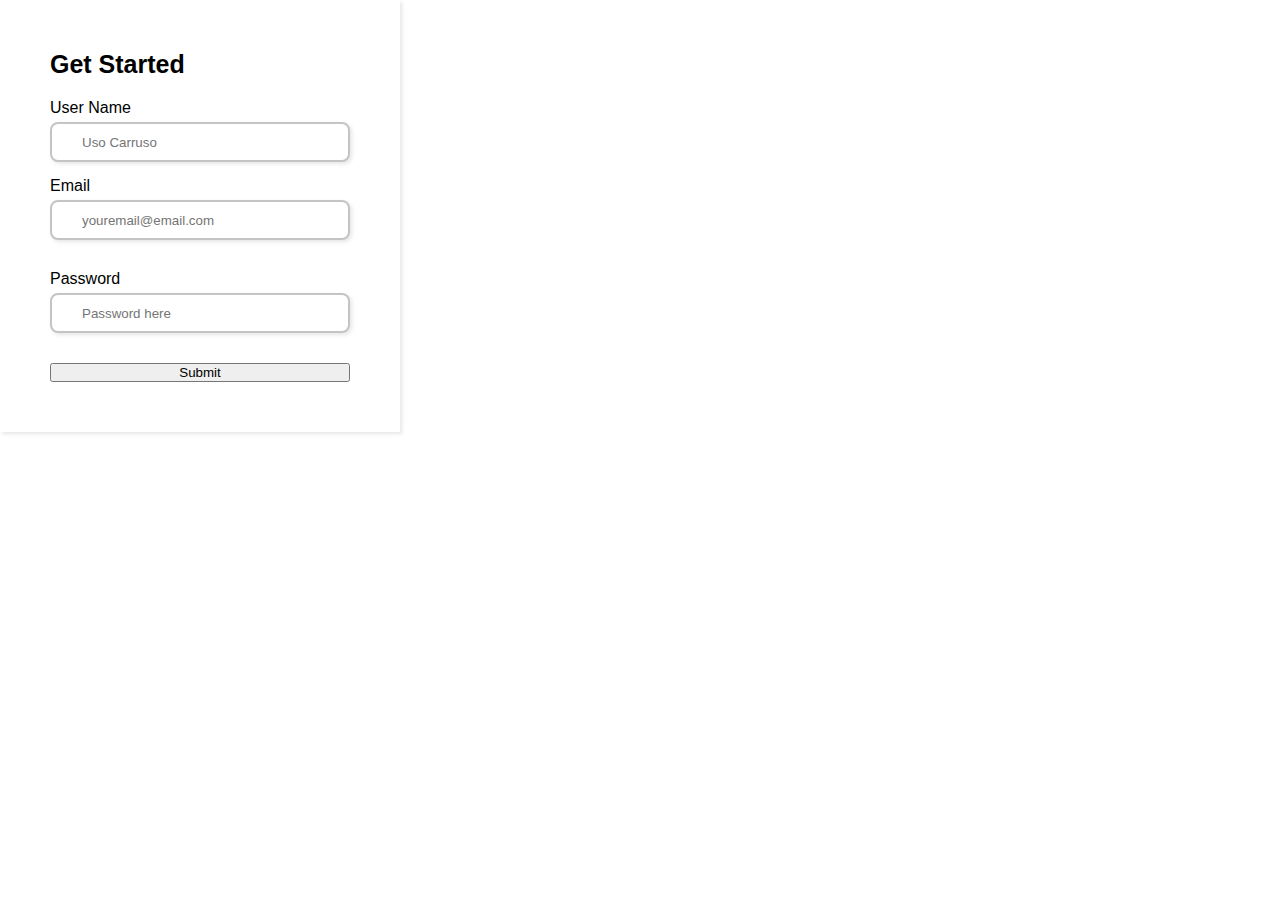
==== index.html @ 2cb25244 "Avance 1 + Style" ====
<!DOCTYPE html>
<html lang="en">
  <head>
    <meta charset="UTF-8" />
    <meta http-equiv="X-UA-Compatible" content="IE=edge" />
    <meta name="viewport" content="width=device-width, initial-scale=1.0" />
    <link rel="stylesheet" href="style.css" />
    <link
      rel="stylesheet"
      href="https://use.fontawesome.com/releases/v5.15.4/css/all.css"
      integrity="sha384-DyZ88mC6Up2uqS4h/KRgHuoeGwBcD4Ng9SiP4dIRy0EXTlnuz47vAwmeGwVChigm"
      crossorigin="anonymous"
    />
    <title>Validation Form</title>
  </head>
  <body>
    <div class="container">
      <form id="form">
        <div class="title"> Get Started</div>
        <!-- User Name input -->
        <div>
          <label for="username">User Name</label>
          <i class="fas fa-user"></i>

          <input type="text"
          name="username"
          id="username"
          placeholder="Uso Carruso"/>

          <i class="fas fa-exclamation-circle failure-icon"></i>
          <i class="far fa-check-circle success-icon"></i>
        </div>
        <!-- Email input -->
        <div>
          <label for="email">Email</label>
          <i class="far fa-envelope"></i>
          <input type="email"
          name="email"
          id="email"
          placeholder="youremail@email.com"/>

          <i class="fas fa-exclamation-circle failure-icon"></i>
          <i class="far fa-check-circle success-icon"></i>

          <div class="error"></div>

        </div>
        <!-- Email input -->
        <div>
          <label for="password">Password</label>
          <i class="fas fa-lock"></i>
          <input type="password"
          name="password"
          id="password"
          placeholder="Password here"/>

          <i class="fas fa-exclamation-circle failure-icon"></i>
          <i class="far fa-check-circle success-icon"></i>

          <div class="error"></div>
        </div>
        <button id="btn" type="submit">Submit</button>
      </form>
    </div>
  </body>
  <script src="main.js"></script>
</html>
---- style.css ----
/* removing default styles */
* {
    margin: 0;
    padding: 0;
    box-sizing: border-box;
}

body {
    font-family: sans-serif;
}

/* form style */
form {
    display: flex;
    flex-direction: column;
    justify-content: center;
    max-width: 400px;
    box-shadow: 2px 2px 4px rgba(0, 0, 0, 0.1);
    padding: 50px;
}

.title {
    font-size: 25px;
    font-weight: bold;
    margin-bottom: 20px;
}

label {
    display: block;
    margin-bottom: 5px;
}

form div input {
    width: 100%;
    height: 40px;
    border-radius: 8px;
    outline: none;
    border: 2px solid #c4c4c4;
    padding: 0 30px;
    box-shadow: 2px 2px 4px rgba(0, 0, 0, 0.1);
}

form div {
    position: relative;
    margin-bottom: 15px;
}

input:focus {
    border: 2px solid #f2796e;
}

/* icon styles */

form div i {
    position: absolute;
    padding: 10px;
}

.failure-icon, .error {
    color: red;
}

.success-icon {
    color: green;
}

.error{
    font-size: 14.5px;
    margin-top: 5px;
}
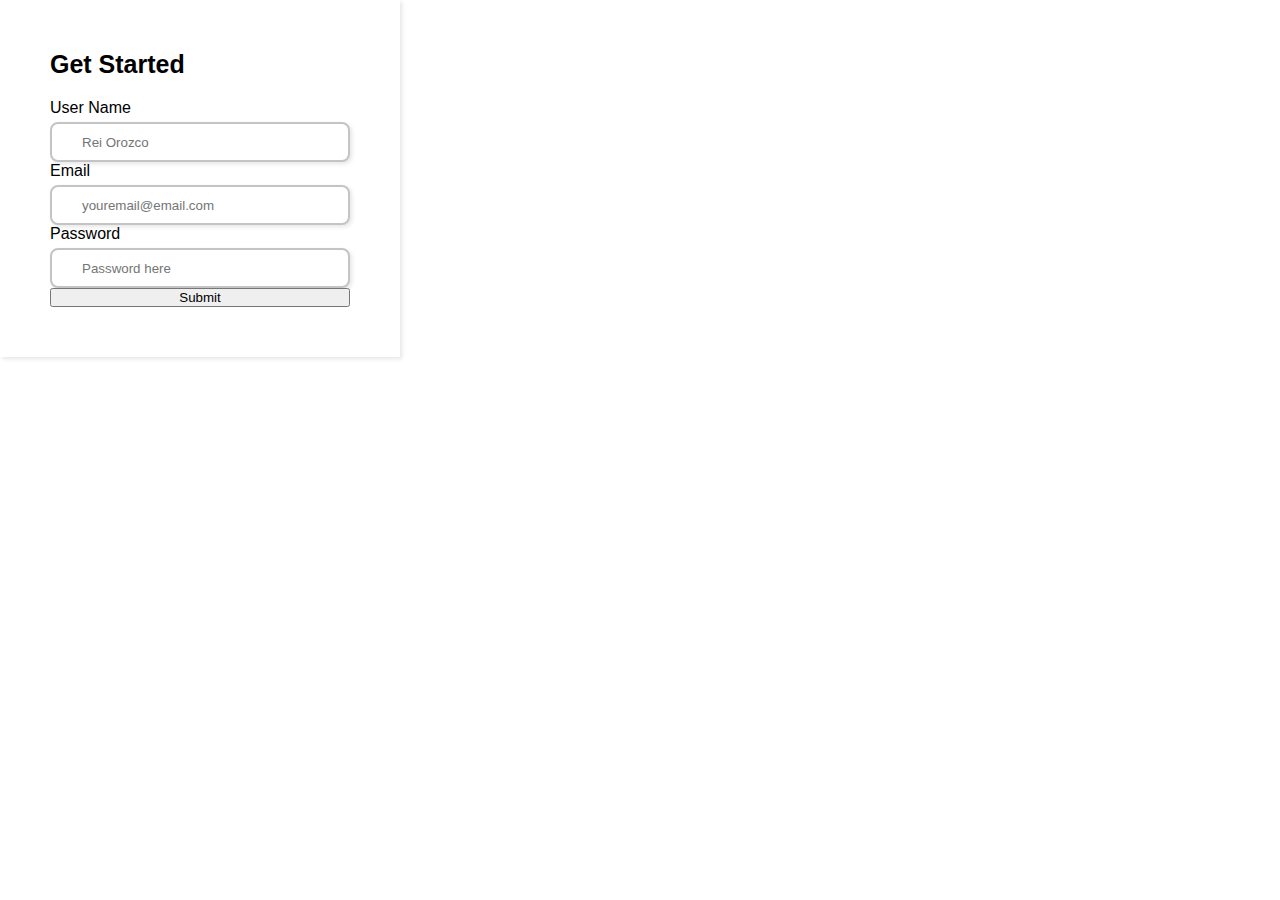
==== commit 76f86f00: "Merge branch 'jean' into rei-orozco" ====
--- a/index.html
+++ b/index.html
@@ -16,24 +16,28 @@
   <body>
     <div class="container">
       <form id="form">
-        <div class="title"> Get Started</div>
+        <div class="title">Get Started</div>
         <!-- User Name input -->
         <div>
           <label for="username">User Name</label>
           <i class="fas fa-user"></i>
-
-          <input type="text"
-          name="username"
-          id="username"
-          placeholder="Uso Carruso"/>
+          <input
+            type="text"
+            name="username"
+            id="username"
+            placeholder="Rei Orozco"
+          />
 
           <i class="fas fa-exclamation-circle failure-icon"></i>
           <i class="far fa-check-circle success-icon"></i>
+
+          <div class="error"></div>
         </div>
         <!-- Email input -->
         <div>
           <label for="email">Email</label>
           <i class="far fa-envelope"></i>
+
           <input type="email"
           name="email"
           id="email"
@@ -43,17 +47,18 @@
           <i class="far fa-check-circle success-icon"></i>
 
           <div class="error"></div>
-
         </div>
-        <!-- Email input -->
+        <!--   Password input -->
         <div>
           <label for="password">Password</label>
           <i class="fas fa-lock"></i>
-          <input type="password"
-          name="password"
-          id="password"
-          placeholder="Password here"/>
 
+          <input
+            type="password"
+            name="password"
+            id="password"
+            placeholder="Password here"
+          />
           <i class="fas fa-exclamation-circle failure-icon"></i>
           <i class="far fa-check-circle success-icon"></i>
 
--- a/style.css
+++ b/style.css
@@ -1,71 +1,47 @@
-/* removing default styles */
+/**
+* ! changing default styles of browser
+**/
+
 * {
-    margin: 0;
-    padding: 0;
-    box-sizing: border-box;
+  margin: 0;
+  padding: 0;
+  box-sizing: border-box;
 }
 
 body {
-    font-family: sans-serif;
+  font-family: sans-serif;
 }
 
-/* form style */
+/**
+* ! style rules for form section
+**/
+
 form {
-    display: flex;
-    flex-direction: column;
-    justify-content: center;
-    max-width: 400px;
-    box-shadow: 2px 2px 4px rgba(0, 0, 0, 0.1);
-    padding: 50px;
+  display: flex;
+  flex-direction: column;
+  justify-content: center;
+  max-width: 400px;
+  box-shadow: 2px 2px 4px rgba(0, 0, 0, 0.1);
+  padding: 50px;
 }
 
 .title {
-    font-size: 25px;
-    font-weight: bold;
-    margin-bottom: 20px;
+  font-size: 25px;
+  font-weight: bold;
+  margin-bottom: 20px;
 }
 
 label {
-    display: block;
-    margin-bottom: 5px;
+  display: block;
+  margin-bottom: 5px;
 }
 
 form div input {
-    width: 100%;
-    height: 40px;
-    border-radius: 8px;
-    outline: none;
-    border: 2px solid #c4c4c4;
-    padding: 0 30px;
-    box-shadow: 2px 2px 4px rgba(0, 0, 0, 0.1);
-}
-
-form div {
-    position: relative;
-    margin-bottom: 15px;
-}
-
-input:focus {
-    border: 2px solid #f2796e;
-}
-
-/* icon styles */
-
-form div i {
-    position: absolute;
-    padding: 10px;
-}
-
-.failure-icon, .error {
-    color: red;
-}
-
-.success-icon {
-    color: green;
-}
-
-.error{
-    font-size: 14.5px;
-    margin-top: 5px;
-}
-
+  width: 100%;
+  height: 40px;
+  border-radius: 8px;
+  outline: none;
+  border: 2px solid #c4c4c4;
+  padding: 0 30px;
+  box-shadow: 2px 2px 4px rgba(0, 0, 0, 0.1);
+}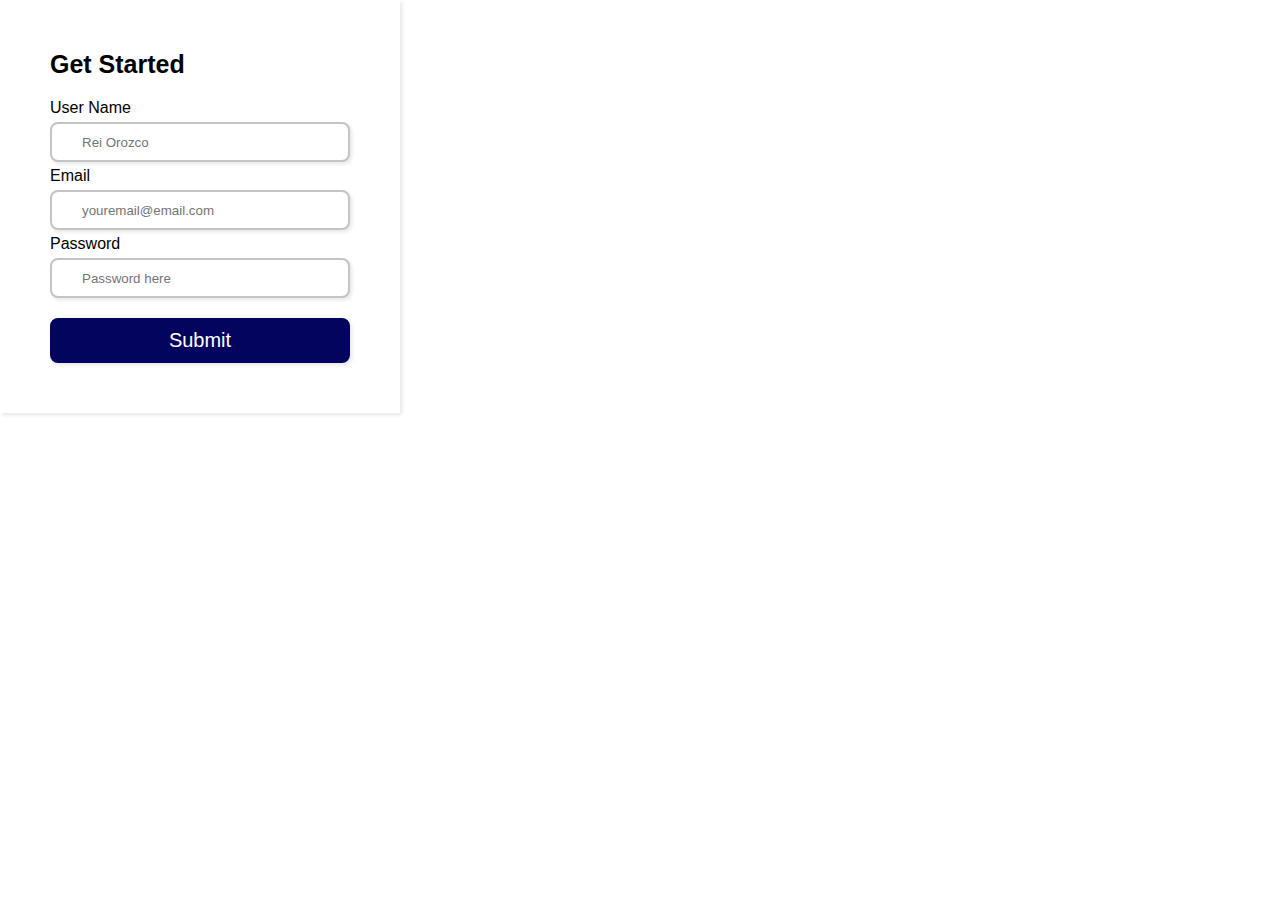
==== commit f52734c2: "JS actions" ====
--- a/index.html
+++ b/index.html
@@ -31,7 +31,7 @@
           <i class="fas fa-exclamation-circle failure-icon"></i>
           <i class="far fa-check-circle success-icon"></i>
 
-          <div class="error"></div>
+          <div class="error" name="usernamename" id="nameid"></div>
         </div>
         <!-- Email input -->
         <div>
--- a/style.css
+++ b/style.css
@@ -1,6 +1,15 @@
 /**
 * ! changing default styles of browser
 **/
+
+/*===== Colores =====*/
+:root {
+    --first-color: #03045e;
+    --second-color: #023e8a;
+    --third-color: #0077b6;
+    --fourth-color: #0096c7;
+    --light-color: #ade8f4;
+}
 
 * {
   margin: 0;
@@ -44,4 +53,48 @@
   border: 2px solid #c4c4c4;
   padding: 0 30px;
   box-shadow: 2px 2px 4px rgba(0, 0, 0, 0.1);
+}
+
+form div i {
+    position: absolute;
+    padding: 10px;
+}
+
+.failure-icon,
+.error {
+  color: red;
+}
+
+.success-icon {
+  color: green;
+}
+
+.error {
+  font-size: 14.5px;
+  margin-top: 5px;
+}
+
+.success-icon, .failure-icon {
+    right: 0;
+    opacity: 0;
+}
+
+button {
+    margin-top: 15px;
+    width: 100%;
+    height: 45px;
+    background-color:var(--first-color);
+    border: 2px solid var(--first-color);
+    border-radius: 8px;
+    color: #fff;
+    font-size: 20px;
+    cursor: pointer;
+    box-shadow: 2px 2px 4px rgba(0, 0, 0, 0.1);
+    transition: all 0.1s ease;
+}
+
+button:hover {
+    /* opacity: 0.8; */
+    background-color: var(--fourth-color);
+    border: 2px solid var(--fourth-color);
 }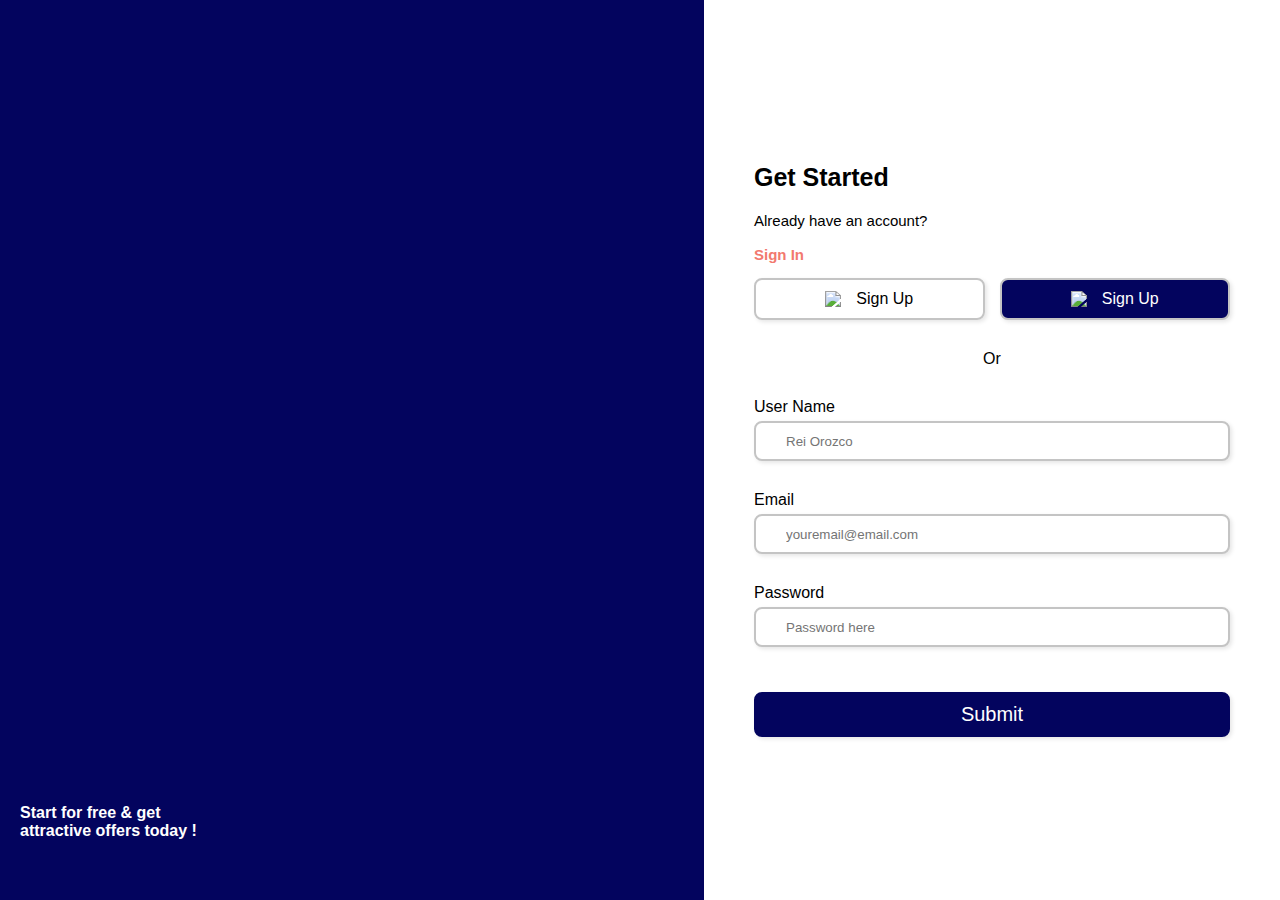
==== commit 6fc303c2: "Adding image and media queries" ====
--- a/index.html
+++ b/index.html
@@ -15,8 +15,39 @@
   </head>
   <body>
     <div class="container">
+      <div class="content">
+        <div class="logo">
+          <img src="https://svgshare.com/i/_go.svg" alt="" />
+        </div>
+        
+        <div class="image"></div>
+        
+        <div class="text">
+          Start for free & get <br />
+          attractive offers today !
+        </div>  
+      </div>
       <form id="form">
-        <div class="title">Get Started</div>
+        <div class="social">
+          <div class="title">Get Started</div>
+          <div class="question">
+            Already have an account?<br/><br/>
+            <span>Sign In</span>
+          </div>
+          <div class="btn">
+            <div class="btn-1">
+              <img src="https://img.icons8.com/color/30/000000/google-logo.png" />
+              Sign Up
+            </div>
+            
+            <div class="btn-2">
+              <img src="https://img.icons8.com/ios-filled/30/ffffff/facebook-new.png" />
+              Sign Up
+            </div>
+          </div>
+          <div class="or">Or</div>
+        </div>  
+    
         <!-- User Name input -->
         <div>
           <label for="username">User Name</label>
--- a/style.css
+++ b/style.css
@@ -4,11 +4,11 @@
 
 /*===== Colores =====*/
 :root {
-    --first-color: #03045e;
-    --second-color: #023e8a;
-    --third-color: #0077b6;
-    --fourth-color: #0096c7;
-    --light-color: #ade8f4;
+  --first-color: #03045e;
+  --second-color: #023e8a;
+  --third-color: #0077b6;
+  --fourth-color: #0096c7;
+  --light-color: #ade8f4;
 }
 
 * {
@@ -29,9 +29,10 @@
   display: flex;
   flex-direction: column;
   justify-content: center;
-  max-width: 400px;
+  max-width: none;
   box-shadow: 2px 2px 4px rgba(0, 0, 0, 0.1);
   padding: 50px;
+  width: 45%;
 }
 
 .title {
@@ -55,9 +56,18 @@
   box-shadow: 2px 2px 4px rgba(0, 0, 0, 0.1);
 }
 
+form div {
+  position: relative;
+  margin-bottom: 15px;
+}
+
+input:focus {
+  border: 2px solid #f2796e;
+}
+
 form div i {
-    position: absolute;
-    padding: 10px;
+  position: absolute;
+  padding: 10px;
 }
 
 .failure-icon,
@@ -74,27 +84,130 @@
   margin-top: 5px;
 }
 
-.success-icon, .failure-icon {
-    right: 0;
-    opacity: 0;
+.success-icon,
+.failure-icon {
+  right: 0;
+  opacity: 0;
 }
 
 button {
-    margin-top: 15px;
+  margin-top: 15px;
+  width: 100%;
+  height: 45px;
+  background-color: var(--first-color);
+  border: 2px solid var(--first-color);
+  border-radius: 8px;
+  color: #fff;
+  font-size: 20px;
+  cursor: pointer;
+  box-shadow: 2px 2px 4px rgba(0, 0, 0, 0.1);
+  transition: all 0.1s ease;
+}
+
+button:hover {
+  /* opacity: 0.8; */
+  background-color: var(--fourth-color);
+  border: 2px solid var(--fourth-color);
+}
+
+.btn {
+  display: flex;
+  flex-direction: row;
+  justify-content: space-between;
+  gap: 15px;
+}
+
+.btn-1,
+.btn-2 {
+  padding: 10px 5px;
+  width: 100%;
+  display: flex;
+  gap: 15px;
+  justify-content: center;
+  align-items: center;
+  border: 2px solid #c4c4c4;
+  border-radius: 8px;
+  box-shadow: 2px 2px 4px rgba(0, 0, 0, 0.1);
+  cursor: pointer;
+}
+
+.btn-1:hover,
+.btn-2:hover {
+  /* opacity: 0.6; */
+  box-shadow: 2px 2px 4px rgba(0, 0, 0, 0.6);
+}
+
+.btn-2 {
+  background-color: var(--first-color);
+  color: white;
+}
+
+.or {
+  text-align: center;
+}
+
+.question {
+  font-size: 15px;
+}
+
+span {
+  font-weight: bold;
+  color: #f2796e;
+  cursor: pointer;
+}
+
+.container {
+  display: flex;
+  flex-direction: row;
+}
+
+.content {
+  display: flex;
+  flex-direction: column;
+  justify-content: space-around;
+  background-color: var(--first-color);
+  width: 55%;
+  min-height: 100vh;
+  padding: 10px 20px;
+  font-weight: bold;
+  color: #fff;
+}
+
+.image {
+  background-image: url("https://42f2671d685f51e10fc6-b9fcecea3e50b3b59bdc28dead054ebc.ssl.cf5.rackcdn.com/illustrations/Forms_re_pkrt.svg");
+  background-repeat: no-repeat;
+  background-size: contain;
+  background-position: center;
+  /* border: 2px solid black; */
+  height: 60%;
+  -moz-transform: scaleX(-1);
+  -o-transform: scaleX(-1);
+  -webkit-transform: scaleX(-1);
+  transform: scaleX(-1);
+  -ms-filter: "FlipH";
+  filter: FlipH;
+}
+
+@media (max-width: 900px) {
+  .container {
+    flex-direction: column;
+  }
+
+  form,
+  .content {
     width: 100%;
-    height: 45px;
-    background-color:var(--first-color);
-    border: 2px solid var(--first-color);
-    border-radius: 8px;
-    color: #fff;
-    font-size: 20px;
-    cursor: pointer;
-    box-shadow: 2px 2px 4px rgba(0, 0, 0, 0.1);
-    transition: all 0.1s ease;
-}
-
-button:hover {
-    /* opacity: 0.8; */
-    background-color: var(--fourth-color);
-    border: 2px solid var(--fourth-color);
+  }
+
+  .btn {
+    flex-direction: column;
+  }
+  .image {
+    height: 70vh;
+  }
+}
+
+@media (max-width: 425px) {
+  form {
+    padding: 20px;
+  }
 }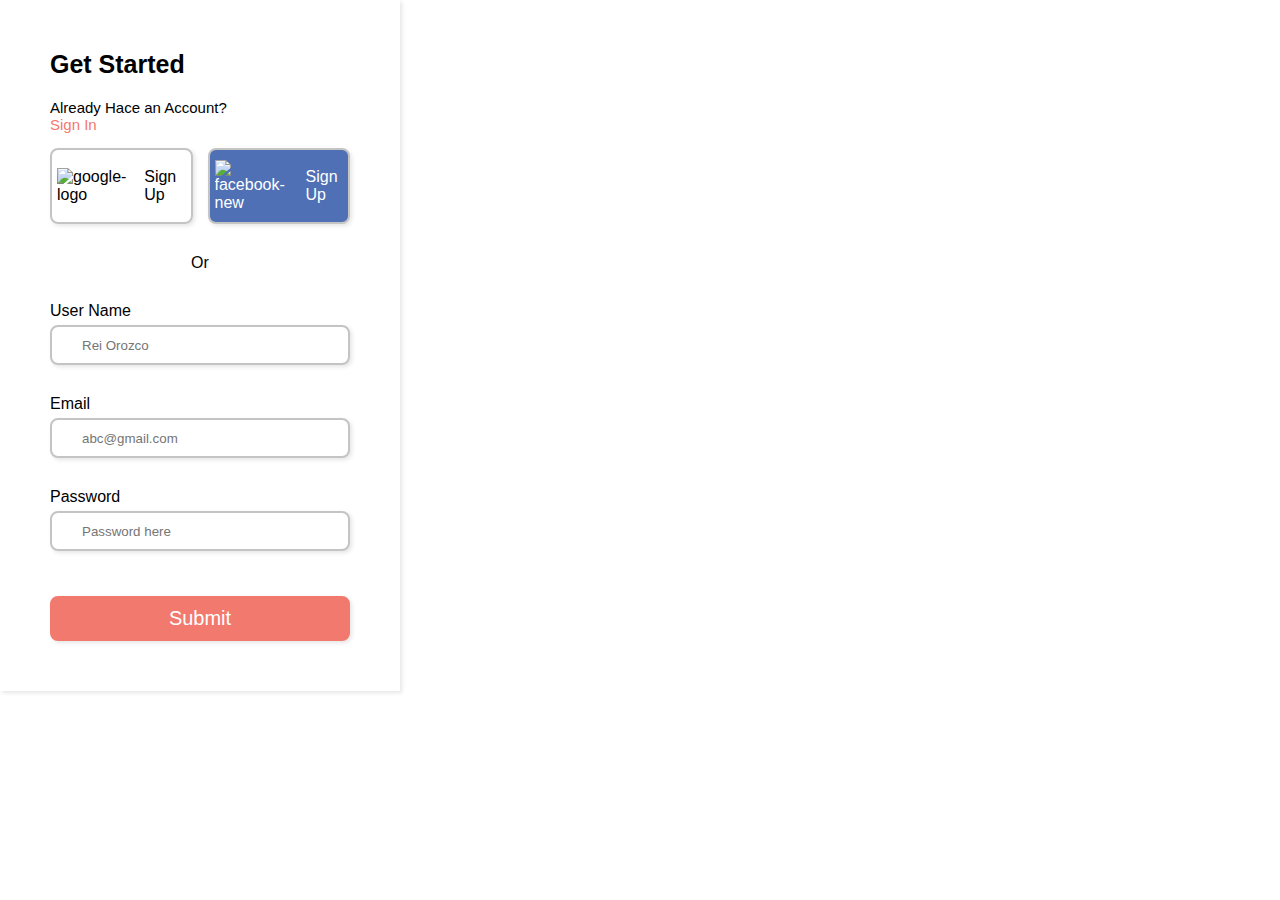
==== commit 655aaef6: "Form OK" ====
--- a/index.html
+++ b/index.html
@@ -15,43 +15,39 @@
   </head>
   <body>
     <div class="container">
-      <div class="content">
-        <div class="logo">
-          <img src="https://svgshare.com/i/_go.svg" alt="" />
-        </div>
-        
-        <div class="image"></div>
-        
-        <div class="text">
-          Start for free & get <br />
-          attractive offers today !
-        </div>  
-      </div>
       <form id="form">
+        <!-- Social Media Buttons -->
         <div class="social">
           <div class="title">Get Started</div>
+
           <div class="question">
-            Already have an account?<br/><br/>
+            Already Hace an Account? <br />
             <span>Sign In</span>
           </div>
+
           <div class="btn">
             <div class="btn-1">
-              <img src="https://img.icons8.com/color/30/000000/google-logo.png" />
-              Sign Up
+              <img
+                src="https://img.icons8.com/color/30/000000/google-logo.png"
+                alt="google-logo"
+              />Sign Up
             </div>
-            
+
             <div class="btn-2">
-              <img src="https://img.icons8.com/ios-filled/30/ffffff/facebook-new.png" />
-              Sign Up
+              <img
+                src="https://img.icons8.com/ios-filled/30/ffffff/facebook-new.png"
+                alt="facebook-new"
+              />Sign Up
             </div>
           </div>
+
           <div class="or">Or</div>
-        </div>  
-    
+        </div>
         <!-- User Name input -->
         <div>
           <label for="username">User Name</label>
           <i class="fas fa-user"></i>
+
           <input
             type="text"
             name="username"
@@ -62,17 +58,19 @@
           <i class="fas fa-exclamation-circle failure-icon"></i>
           <i class="far fa-check-circle success-icon"></i>
 
-          <div class="error" name="usernamename" id="nameid"></div>
+          <div class="error"></div>
         </div>
         <!-- Email input -->
         <div>
           <label for="email">Email</label>
           <i class="far fa-envelope"></i>
 
-          <input type="email"
-          name="email"
-          id="email"
-          placeholder="youremail@email.com"/>
+          <input
+            type="email"
+            name="email"
+            id="email"
+            placeholder="abc@gmail.com"
+          />
 
           <i class="fas fa-exclamation-circle failure-icon"></i>
           <i class="far fa-check-circle success-icon"></i>
@@ -90,11 +88,13 @@
             id="password"
             placeholder="Password here"
           />
+
           <i class="fas fa-exclamation-circle failure-icon"></i>
           <i class="far fa-check-circle success-icon"></i>
 
           <div class="error"></div>
         </div>
+
         <button id="btn" type="submit">Submit</button>
       </form>
     </div>
--- a/style.css
+++ b/style.css
@@ -1,15 +1,6 @@
 /**
 * ! changing default styles of browser
 **/
-
-/*===== Colores =====*/
-:root {
-  --first-color: #03045e;
-  --second-color: #023e8a;
-  --third-color: #0077b6;
-  --fourth-color: #0096c7;
-  --light-color: #ade8f4;
-}
 
 * {
   margin: 0;
@@ -29,10 +20,9 @@
   display: flex;
   flex-direction: column;
   justify-content: center;
-  max-width: none;
+  max-width: 400px;
   box-shadow: 2px 2px 4px rgba(0, 0, 0, 0.1);
   padding: 50px;
-  width: 45%;
 }
 
 .title {
@@ -65,6 +55,10 @@
   border: 2px solid #f2796e;
 }
 
+/**
+* ! style rules for form icons
+**/
+
 form div i {
   position: absolute;
   padding: 10px;
@@ -94,8 +88,8 @@
   margin-top: 15px;
   width: 100%;
   height: 45px;
-  background-color: var(--first-color);
-  border: 2px solid var(--first-color);
+  background-color: #f2796e;
+  border: 2px solid #f2796e;
   border-radius: 8px;
   color: #fff;
   font-size: 20px;
@@ -105,10 +99,12 @@
 }
 
 button:hover {
-  /* opacity: 0.8; */
-  background-color: var(--fourth-color);
-  border: 2px solid var(--fourth-color);
+  opacity: 0.8;
 }
+
+/**
+* ! style rules for social section
+**/
 
 .btn {
   display: flex;
@@ -130,15 +126,8 @@
   box-shadow: 2px 2px 4px rgba(0, 0, 0, 0.1);
   cursor: pointer;
 }
-
-.btn-1:hover,
-.btn-2:hover {
-  /* opacity: 0.6; */
-  box-shadow: 2px 2px 4px rgba(0, 0, 0, 0.6);
-}
-
 .btn-2 {
-  background-color: var(--first-color);
+  background-color: #4f70b5;
   color: white;
 }
 
@@ -151,63 +140,6 @@
 }
 
 span {
-  font-weight: bold;
   color: #f2796e;
   cursor: pointer;
 }
-
-.container {
-  display: flex;
-  flex-direction: row;
-}
-
-.content {
-  display: flex;
-  flex-direction: column;
-  justify-content: space-around;
-  background-color: var(--first-color);
-  width: 55%;
-  min-height: 100vh;
-  padding: 10px 20px;
-  font-weight: bold;
-  color: #fff;
-}
-
-.image {
-  background-image: url("https://42f2671d685f51e10fc6-b9fcecea3e50b3b59bdc28dead054ebc.ssl.cf5.rackcdn.com/illustrations/Forms_re_pkrt.svg");
-  background-repeat: no-repeat;
-  background-size: contain;
-  background-position: center;
-  /* border: 2px solid black; */
-  height: 60%;
-  -moz-transform: scaleX(-1);
-  -o-transform: scaleX(-1);
-  -webkit-transform: scaleX(-1);
-  transform: scaleX(-1);
-  -ms-filter: "FlipH";
-  filter: FlipH;
-}
-
-@media (max-width: 900px) {
-  .container {
-    flex-direction: column;
-  }
-
-  form,
-  .content {
-    width: 100%;
-  }
-
-  .btn {
-    flex-direction: column;
-  }
-  .image {
-    height: 70vh;
-  }
-}
-
-@media (max-width: 425px) {
-  form {
-    padding: 20px;
-  }
-}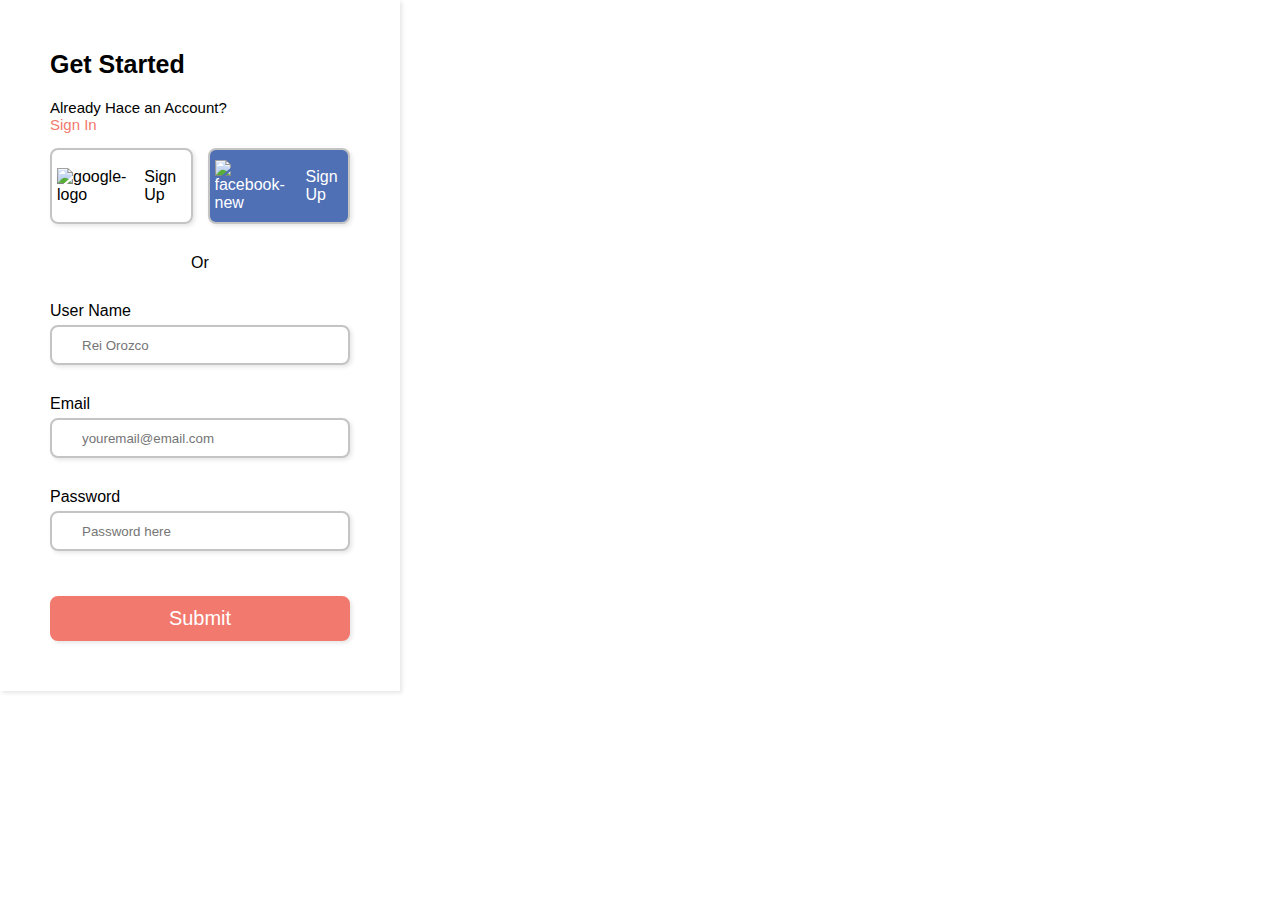
==== commit 819ce8cc: "Merge branch 'rei-orozco' of https://github.com/reiorozco/validation_form into rei-orozco" ====
--- a/index.html
+++ b/index.html
@@ -47,7 +47,6 @@
         <div>
           <label for="username">User Name</label>
           <i class="fas fa-user"></i>
-
           <input
             type="text"
             name="username"
@@ -65,12 +64,10 @@
           <label for="email">Email</label>
           <i class="far fa-envelope"></i>
 
-          <input
-            type="email"
-            name="email"
-            id="email"
-            placeholder="abc@gmail.com"
-          />
+          <input type="email"
+          name="email"
+          id="email"
+          placeholder="youremail@email.com"/>
 
           <i class="fas fa-exclamation-circle failure-icon"></i>
           <i class="far fa-check-circle success-icon"></i>
@@ -88,13 +85,11 @@
             id="password"
             placeholder="Password here"
           />
-
           <i class="fas fa-exclamation-circle failure-icon"></i>
           <i class="far fa-check-circle success-icon"></i>
 
           <div class="error"></div>
         </div>
-
         <button id="btn" type="submit">Submit</button>
       </form>
     </div>
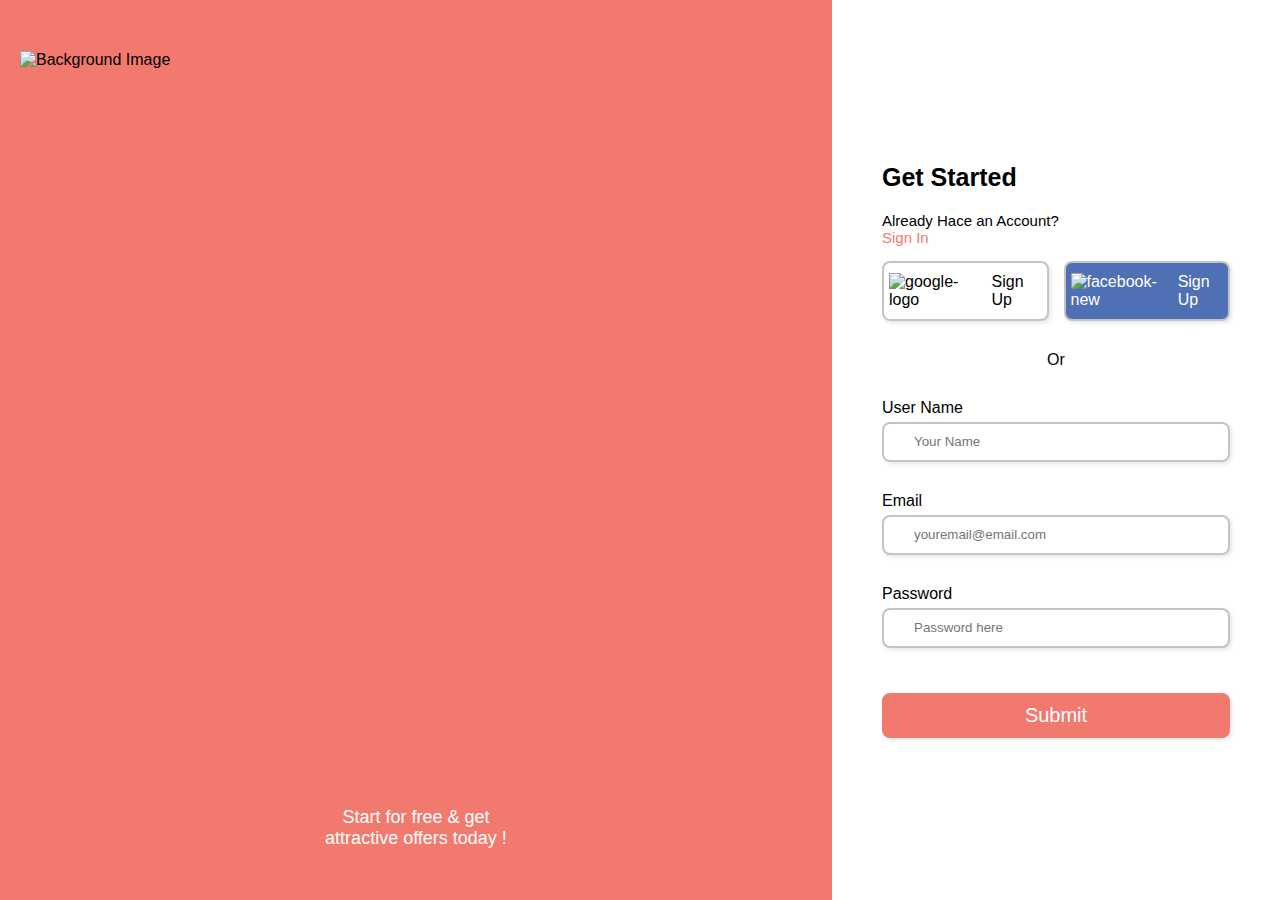
==== commit 1ba78657: "adding images" ====
--- a/index.html
+++ b/index.html
@@ -15,6 +15,20 @@
   </head>
   <body>
     <div class="container">
+      <!-- Adding images -->
+      <div class="content">
+        <div class="logo">
+          <img src="https://svgshare.com/i/_go.svg" alt="Background Image" />
+        </div>
+
+        <div class="image"></div>
+
+        <div class="text">
+          Start for free & get <br />
+          attractive offers today !
+        </div>
+      </div>
+
       <form id="form">
         <!-- Social Media Buttons -->
         <div class="social">
@@ -51,7 +65,7 @@
             type="text"
             name="username"
             id="username"
-            placeholder="Rei Orozco"
+            placeholder="Your Name"
           />
 
           <i class="fas fa-exclamation-circle failure-icon"></i>
@@ -64,10 +78,12 @@
           <label for="email">Email</label>
           <i class="far fa-envelope"></i>
 
-          <input type="email"
-          name="email"
-          id="email"
-          placeholder="youremail@email.com"/>
+          <input
+            type="email"
+            name="email"
+            id="email"
+            placeholder="youremail@email.com"
+          />
 
           <i class="fas fa-exclamation-circle failure-icon"></i>
           <i class="far fa-check-circle success-icon"></i>
--- a/style.css
+++ b/style.css
@@ -23,6 +23,8 @@
   max-width: 400px;
   box-shadow: 2px 2px 4px rgba(0, 0, 0, 0.1);
   padding: 50px;
+  width: 35%;
+  max-width: none;
 }
 
 .title {
@@ -143,3 +145,60 @@
   color: #f2796e;
   cursor: pointer;
 }
+
+.container {
+  display: flex;
+  flex-direction: row;
+}
+
+.content {
+  display: flex;
+  flex-direction: column;
+  justify-content: space-around;
+  background-color: #f2796e;
+  width: 65%;
+  min-height: 100vh;
+  padding: 10px 20px;
+}
+
+.image {
+  background-image: url("https://svgshare.com/i/_gZ.svg");
+  background-repeat: no-repeat;
+  background-size: contain;
+  background-position: center;
+  /* border: 2px solid white; */
+  height: 65%;
+}
+
+.text {
+  text-align: center;
+  color: white;
+  font-size: 18px;
+  font-weight: 500;
+}
+
+/* responsive design */
+@media (max-width: 900px) {
+  .container {
+    flex-direction: column;
+  }
+
+  form,
+  .content {
+    width: 100%;
+  }
+
+  .btn {
+    flex-direction: column;
+  }
+
+  .image {
+    height: 70vh;
+  }
+}
+
+@media (max-width: 425px) {
+  form {
+    padding: 20px;
+  }
+}
